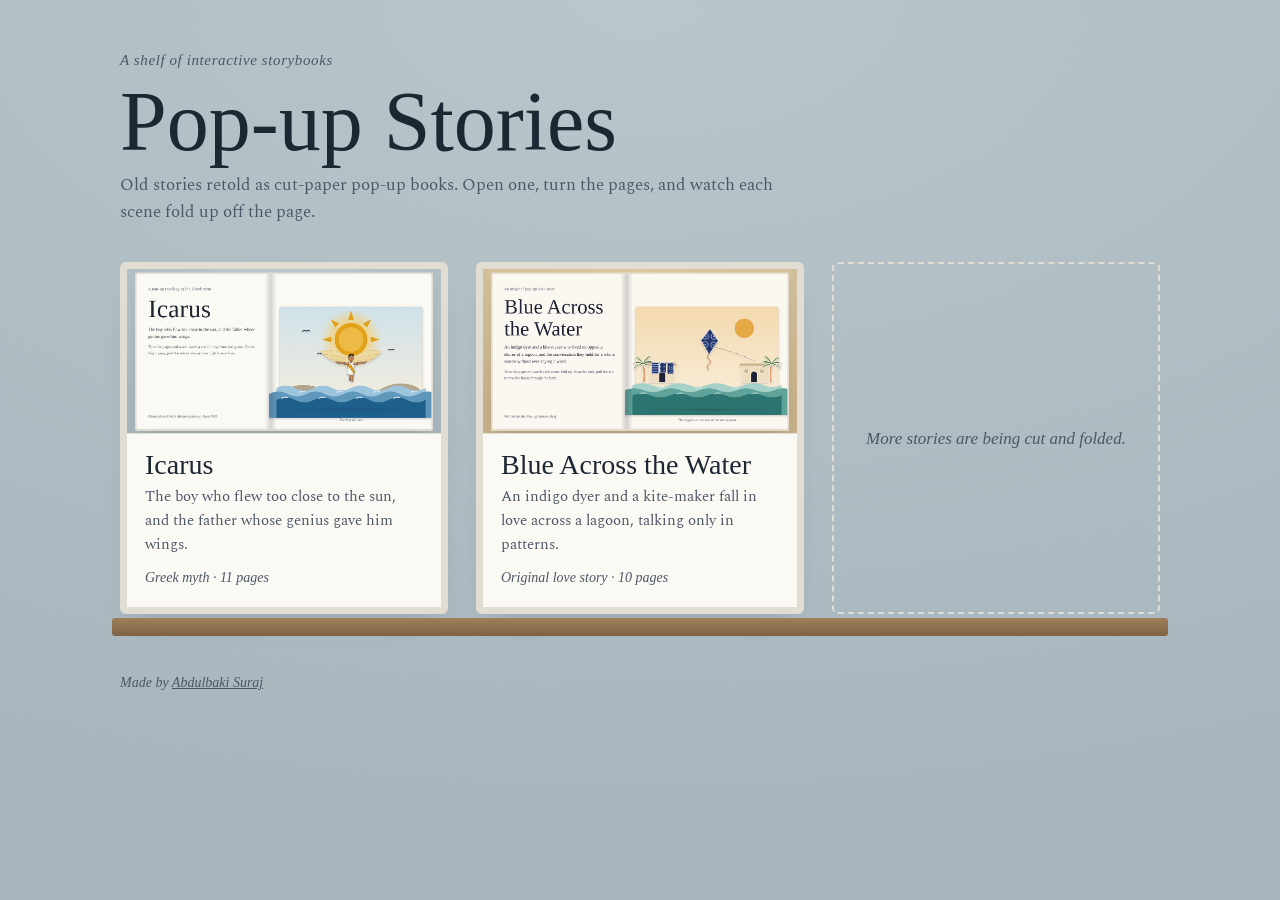
==== index.html @ 4369e097 "Add Blue Across the Water, an original pop-up love story Co-Authored-By: Claude Opus 5.5 <noreply@an" ====
<!doctype html>
<html lang="en">
<head>
<meta charset="utf-8">
<meta name="viewport" content="width=device-width, initial-scale=1, viewport-fit=cover">
<title>Pop-up Stories · A Shelf of Interactive Storybooks</title>
<meta name="description" content="A shelf of interactive pop-up storybooks. Turn the pages and watch each cut-paper scene fold up off the page.">
<meta name="author" content="Abdulbaki Suraj">
<meta name="theme-color" content="#b9c6cc" media="(prefers-color-scheme: light)">
<meta name="theme-color" content="#0e141c" media="(prefers-color-scheme: dark)">
<meta name="color-scheme" content="light dark">
<link rel="canonical" href="https://codelikesuraj.github.io/pop-up-story/">
<link rel="icon" href="data:image/svg+xml,%3Csvg xmlns='http://www.w3.org/2000/svg' viewBox='0 0 64 64'%3E%3Cpath d='M6 50 32 40 58 50 32 58z' fill='%23d8cfbd'/%3E%3Cpath d='M32 40 18 18 32 10 46 18z' fill='%23e3a019'/%3E%3Cpath d='M6 50 32 40v18z' fill='%23b3a68c'/%3E%3C/svg%3E">

<meta property="og:type" content="website">
<meta property="og:site_name" content="Pop-up Stories">
<meta property="og:title" content="Pop-up Stories · A Shelf of Interactive Storybooks">
<meta property="og:description" content="Interactive pop-up storybooks you can page through in the browser.">
<meta property="og:url" content="https://codelikesuraj.github.io/pop-up-story/">
<meta property="og:image" content="https://codelikesuraj.github.io/pop-up-story/icarus/og-image.png">
<meta property="og:image:width" content="1200">
<meta property="og:image:height" content="630">
<meta name="twitter:card" content="summary_large_image">
<meta name="twitter:title" content="Pop-up Stories">
<meta name="twitter:description" content="Interactive pop-up storybooks you can page through in the browser.">
<meta name="twitter:image" content="https://codelikesuraj.github.io/pop-up-story/icarus/og-image.png">

<link rel="preconnect" href="https://fonts.googleapis.com">
<link rel="preconnect" href="https://fonts.gstatic.com" crossorigin>
<link rel="stylesheet" href="https://fonts.googleapis.com/css2?family=IM+Fell+English+SC&family=IM+Fell+English:ital@0;1&family=Spectral:wght@400;500&display=swap">
<style>
/* Layout: a single bookshelf; each story is a cover card resting on a plank. */
:root{
  --desk:#b9c6cc; --desk-2:#a7b6bd;
  --paper:#fbf9f4; --paper-edge:#e2ddd2; --shade:rgba(29,38,51,.18);
  --ink:#1d2633; --ink-soft:#4b5666;
  --plank:#a0805a; --plank-2:#7d6143; --sun:#e3a019;
  --display:"IM Fell English SC","Iowan Old Style",Georgia,serif;
  --fell:"IM Fell English","Iowan Old Style",Georgia,serif;
  --body:"Spectral",Georgia,"Times New Roman",serif;
}
@media (prefers-color-scheme: dark){:root:not([data-theme="light"]){
  --desk:#0e141c; --desk-2:#141c27; --paper:#1f2834; --paper-edge:#2c3746; --shade:rgba(0,0,0,.45);
  --ink:#ece6d8; --ink-soft:#b3ad9f; --plank:#5d4a36; --plank-2:#3f3225; --sun:#f0b53c; color-scheme:dark}}
:root[data-theme="dark"]{
  --desk:#0e141c; --desk-2:#141c27; --paper:#1f2834; --paper-edge:#2c3746; --shade:rgba(0,0,0,.45);
  --ink:#ece6d8; --ink-soft:#b3ad9f; --plank:#5d4a36; --plank-2:#3f3225; --sun:#f0b53c; color-scheme:dark}
*,*::before,*::after{box-sizing:border-box}
html,body{min-height:100%}
body{margin:0;background:radial-gradient(120% 90% at 50% 0%,var(--desk),var(--desk-2));background-color:var(--desk);color:var(--ink);font-family:var(--body);font-size:17px;line-height:1.6;padding-inline:16px;padding-block:48px 56px}
.wrap{max-width:1040px;margin:0 auto;display:flex;flex-direction:column;gap:36px}
header{display:flex;flex-direction:column;gap:8px;max-width:40em}
.eyebrow{font-family:var(--fell);font-style:italic;color:var(--ink-soft);font-size:15px;letter-spacing:.04em}
h1{font-family:var(--display);font-weight:400;font-size:clamp(46px,8vw,84px);line-height:1;margin:0;text-wrap:balance}
header p{margin:0;color:var(--ink-soft)}
.shelf{position:relative;display:grid;grid-template-columns:repeat(auto-fill,minmax(260px,1fr));gap:28px;padding-bottom:22px}
.shelf::after{content:"";position:absolute;left:-8px;right:-8px;bottom:0;height:18px;border-radius:3px;background:linear-gradient(var(--plank),var(--plank-2));box-shadow:0 14px 20px -10px var(--shade)}
.story{display:flex;flex-direction:column;background:var(--paper);border:7px solid var(--paper-edge);border-radius:6px;color:inherit;text-decoration:none;box-shadow:0 18px 30px -18px var(--shade);transition:transform .25s ease,box-shadow .25s ease;min-width:0}
.story:hover{transform:translateY(-6px) rotate(-.6deg);box-shadow:0 28px 34px -18px var(--shade)}
.story:focus-visible{outline:3px solid var(--sun);outline-offset:4px}
.story img{display:block;width:100%;height:auto;aspect-ratio:1200/630;object-fit:cover;object-position:center;border-bottom:1px solid var(--paper-edge)}
.story .body{padding:16px 18px 18px;display:flex;flex-direction:column;gap:4px}
.story h2{font-family:var(--display);font-weight:400;font-size:28px;line-height:1.1;margin:0}
.story p{margin:0;font-size:15px;color:var(--ink-soft)}
.story .meta{font-family:var(--fell);font-style:italic;font-size:14px;color:var(--ink-soft);margin-top:6px}
.soon{display:flex;align-items:center;justify-content:center;text-align:center;border:2px dashed var(--paper-edge);border-radius:6px;padding:28px;font-family:var(--fell);font-style:italic;color:var(--ink-soft);min-height:200px}
footer{font-family:var(--fell);font-style:italic;color:var(--ink-soft);font-size:14px}
footer a{color:inherit}
@media (prefers-reduced-motion:reduce){.story{transition:none}.story:hover{transform:none}}
</style>
</head>
<body>
<div class="wrap">
 <header>
  <div class="eyebrow">A shelf of interactive storybooks</div>
  <h1>Pop-up Stories</h1>
  <p>Old stories retold as cut-paper pop-up books. Open one, turn the pages, and watch each scene fold up off the page.</p>
 </header>

 <section class="shelf" aria-label="Stories">
  <!-- To add a story: create a folder (e.g. /story-b/ with index.html and og-image.png), then copy this <a> block. -->
  <a class="story" href="icarus/">
   <img src="icarus/og-image.png" alt="Cut-paper Icarus with feathered wings beneath a golden sun" width="1200" height="630" loading="lazy">
   <div class="body">
    <h2>Icarus</h2>
    <p>The boy who flew too close to the sun, and the father whose genius gave him wings.</p>
    <div class="meta">Greek myth · 11 pages</div>
   </div>
  </a>

  <a class="story" href="blue-across-the-water/">
   <img src="blue-across-the-water/og-image.png" alt="A patterned indigo kite over a lagoon between two rooftops hung with blue cloth" width="1200" height="630" loading="lazy">
   <div class="body">
    <h2>Blue Across the Water</h2>
    <p>An indigo dyer and a kite-maker fall in love across a lagoon, talking only in patterns.</p>
    <div class="meta">Original love story · 10 pages</div>
   </div>
  </a>

  <div class="soon">More stories are being cut and folded.</div>
 </section>

 <footer>Made by <a href="https://abdulbakisuraj.com">Abdulbaki Suraj</a></footer>
</div>
</body>
</html>
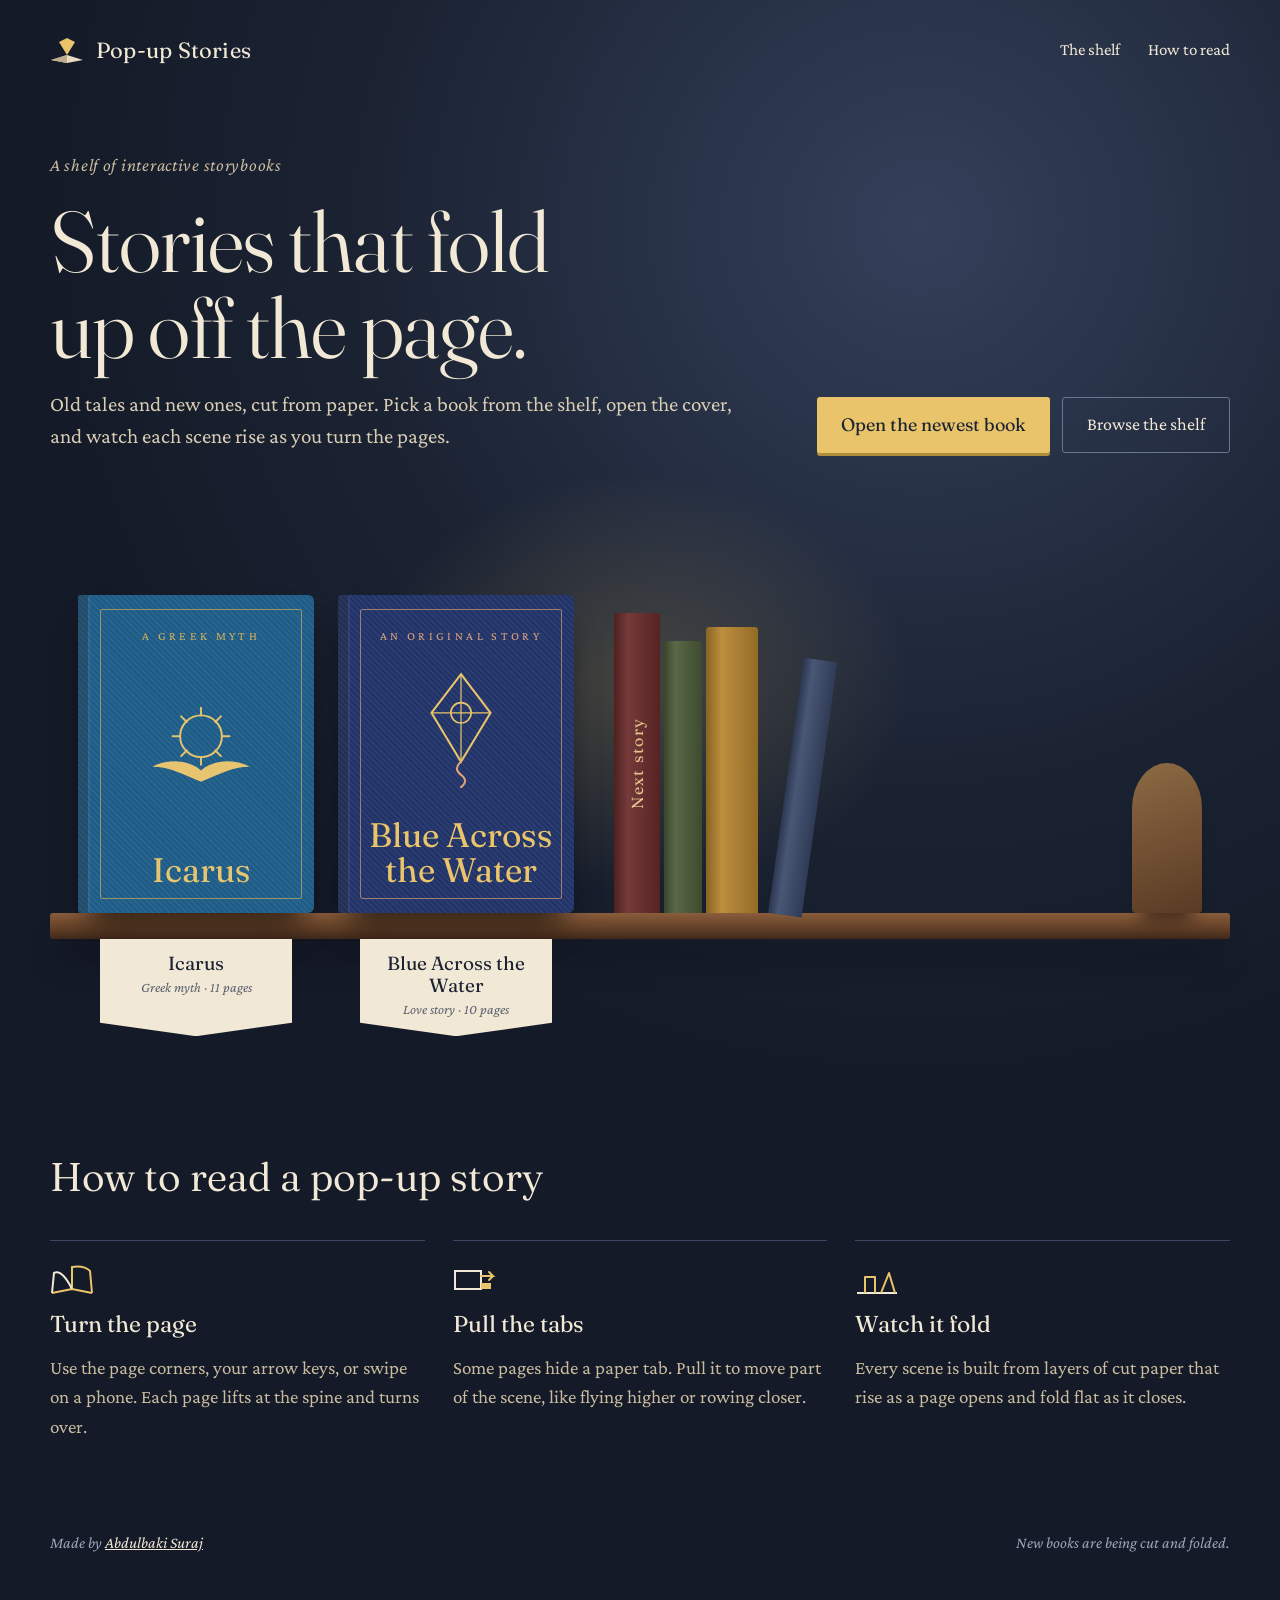
==== commit ad650728: "Redesign: night-library shelf and hardback book frame with paper pop-ups Shared assets/book.css and " ====
--- a/index.html
+++ b/index.html
@@ -4,103 +4,220 @@
 <meta charset="utf-8">
 <meta name="viewport" content="width=device-width, initial-scale=1, viewport-fit=cover">
 <title>Pop-up Stories · A Shelf of Interactive Storybooks</title>
-<meta name="description" content="A shelf of interactive pop-up storybooks. Turn the pages and watch each cut-paper scene fold up off the page.">
+<meta name="description" content="A shelf of interactive pop-up storybooks. Pick a book, open the cover, and watch each cut-paper scene fold up off the page.">
 <meta name="author" content="Abdulbaki Suraj">
-<meta name="theme-color" content="#b9c6cc" media="(prefers-color-scheme: light)">
-<meta name="theme-color" content="#0e141c" media="(prefers-color-scheme: dark)">
-<meta name="color-scheme" content="light dark">
+<meta name="theme-color" content="#1b2333">
+<meta name="color-scheme" content="dark">
 <link rel="canonical" href="https://codelikesuraj.github.io/pop-up-story/">
-<link rel="icon" href="data:image/svg+xml,%3Csvg xmlns='http://www.w3.org/2000/svg' viewBox='0 0 64 64'%3E%3Cpath d='M6 50 32 40 58 50 32 58z' fill='%23d8cfbd'/%3E%3Cpath d='M32 40 18 18 32 10 46 18z' fill='%23e3a019'/%3E%3Cpath d='M6 50 32 40v18z' fill='%23b3a68c'/%3E%3C/svg%3E">
+<link rel="icon" href="data:image/svg+xml,%3Csvg xmlns='http://www.w3.org/2000/svg' viewBox='0 0 64 64'%3E%3Cpath d='M6 50 32 40 58 50 32 58z' fill='%23e9dcc2'/%3E%3Cpath d='M32 40 18 18 32 10 46 18z' fill='%23e9c46a'/%3E%3Cpath d='M6 50 32 40v18z' fill='%23bfae8e'/%3E%3C/svg%3E">
 
 <meta property="og:type" content="website">
 <meta property="og:site_name" content="Pop-up Stories">
 <meta property="og:title" content="Pop-up Stories · A Shelf of Interactive Storybooks">
 <meta property="og:description" content="Interactive pop-up storybooks you can page through in the browser.">
 <meta property="og:url" content="https://codelikesuraj.github.io/pop-up-story/">
-<meta property="og:image" content="https://codelikesuraj.github.io/pop-up-story/icarus/og-image.png">
+<meta property="og:image" content="https://codelikesuraj.github.io/pop-up-story/og-image.png">
 <meta property="og:image:width" content="1200">
 <meta property="og:image:height" content="630">
+<meta property="og:image:alt" content="An open pop-up book with a cut-paper countryside scene folding up from its pages">
 <meta name="twitter:card" content="summary_large_image">
 <meta name="twitter:title" content="Pop-up Stories">
 <meta name="twitter:description" content="Interactive pop-up storybooks you can page through in the browser.">
-<meta name="twitter:image" content="https://codelikesuraj.github.io/pop-up-story/icarus/og-image.png">
+<meta name="twitter:image" content="https://codelikesuraj.github.io/pop-up-story/og-image.png">
+<meta name="twitter:image:alt" content="An open pop-up book with a cut-paper countryside scene folding up from its pages">
 
 <link rel="preconnect" href="https://fonts.googleapis.com">
 <link rel="preconnect" href="https://fonts.gstatic.com" crossorigin>
-<link rel="stylesheet" href="https://fonts.googleapis.com/css2?family=IM+Fell+English+SC&family=IM+Fell+English:ital@0;1&family=Spectral:wght@400;500&display=swap">
+<link rel="stylesheet" href="https://fonts.googleapis.com/css2?family=Fraunces:ital,opsz,wght@0,9..144,300..700;1,9..144,400&family=Crimson+Pro:ital,wght@0,400;0,500;1,400&display=swap">
 <style>
-/* Layout: a single bookshelf; each story is a cover card resting on a plank. */
+/* Layout: a night library. A lamp-lit wall, one walnut shelf of cloth-bound books, paper tags hanging below. One deliberate dark look. */
 :root{
-  --desk:#b9c6cc; --desk-2:#a7b6bd;
-  --paper:#fbf9f4; --paper-edge:#e2ddd2; --shade:rgba(29,38,51,.18);
-  --ink:#1d2633; --ink-soft:#4b5666;
-  --plank:#a0805a; --plank-2:#7d6143; --sun:#e3a019;
-  --display:"IM Fell English SC","Iowan Old Style",Georgia,serif;
-  --fell:"IM Fell English","Iowan Old Style",Georgia,serif;
-  --body:"Spectral",Georgia,"Times New Roman",serif;
+  --wall:#1b2333; --wall-2:#141a27; --wall-lit:#34405a;
+  --paper:#f1e8d6; --paper-2:#d8ccb4; --muted:#c9bba0; --faint:#9aa3b8; --rule:#3c4762;
+  --gold:#e9c46a; --gold-deep:#b08d3a; --walnut:#8a5d3b; --walnut-2:#5a3a24; --walnut-3:#3f281a;
+  --ink:#1b2333;
+  --display:"Fraunces","Iowan Old Style",Georgia,serif;
+  --body:"Crimson Pro",Georgia,"Times New Roman",serif;
+  color-scheme:dark;
 }
-@media (prefers-color-scheme: dark){:root:not([data-theme="light"]){
-  --desk:#0e141c; --desk-2:#141c27; --paper:#1f2834; --paper-edge:#2c3746; --shade:rgba(0,0,0,.45);
-  --ink:#ece6d8; --ink-soft:#b3ad9f; --plank:#5d4a36; --plank-2:#3f3225; --sun:#f0b53c; color-scheme:dark}}
-:root[data-theme="dark"]{
-  --desk:#0e141c; --desk-2:#141c27; --paper:#1f2834; --paper-edge:#2c3746; --shade:rgba(0,0,0,.45);
-  --ink:#ece6d8; --ink-soft:#b3ad9f; --plank:#5d4a36; --plank-2:#3f3225; --sun:#f0b53c; color-scheme:dark}
 *,*::before,*::after{box-sizing:border-box}
 html,body{min-height:100%}
-body{margin:0;background:radial-gradient(120% 90% at 50% 0%,var(--desk),var(--desk-2));background-color:var(--desk);color:var(--ink);font-family:var(--body);font-size:17px;line-height:1.6;padding-inline:16px;padding-block:48px 56px}
-.wrap{max-width:1040px;margin:0 auto;display:flex;flex-direction:column;gap:36px}
-header{display:flex;flex-direction:column;gap:8px;max-width:40em}
-.eyebrow{font-family:var(--fell);font-style:italic;color:var(--ink-soft);font-size:15px;letter-spacing:.04em}
-h1{font-family:var(--display);font-weight:400;font-size:clamp(46px,8vw,84px);line-height:1;margin:0;text-wrap:balance}
-header p{margin:0;color:var(--ink-soft)}
-.shelf{position:relative;display:grid;grid-template-columns:repeat(auto-fill,minmax(260px,1fr));gap:28px;padding-bottom:22px}
-.shelf::after{content:"";position:absolute;left:-8px;right:-8px;bottom:0;height:18px;border-radius:3px;background:linear-gradient(var(--plank),var(--plank-2));box-shadow:0 14px 20px -10px var(--shade)}
-.story{display:flex;flex-direction:column;background:var(--paper);border:7px solid var(--paper-edge);border-radius:6px;color:inherit;text-decoration:none;box-shadow:0 18px 30px -18px var(--shade);transition:transform .25s ease,box-shadow .25s ease;min-width:0}
-.story:hover{transform:translateY(-6px) rotate(-.6deg);box-shadow:0 28px 34px -18px var(--shade)}
-.story:focus-visible{outline:3px solid var(--sun);outline-offset:4px}
-.story img{display:block;width:100%;height:auto;aspect-ratio:1200/630;object-fit:cover;object-position:center;border-bottom:1px solid var(--paper-edge)}
-.story .body{padding:16px 18px 18px;display:flex;flex-direction:column;gap:4px}
-.story h2{font-family:var(--display);font-weight:400;font-size:28px;line-height:1.1;margin:0}
-.story p{margin:0;font-size:15px;color:var(--ink-soft)}
-.story .meta{font-family:var(--fell);font-style:italic;font-size:14px;color:var(--ink-soft);margin-top:6px}
-.soon{display:flex;align-items:center;justify-content:center;text-align:center;border:2px dashed var(--paper-edge);border-radius:6px;padding:28px;font-family:var(--fell);font-style:italic;color:var(--ink-soft);min-height:200px}
-footer{font-family:var(--fell);font-style:italic;color:var(--ink-soft);font-size:14px}
-footer a{color:inherit}
-@media (prefers-reduced-motion:reduce){.story{transition:none}.story:hover{transform:none}}
+body{margin:0;background:radial-gradient(70% 55% at 72% 14%,var(--wall-lit) 0%,var(--wall) 62%,var(--wall-2) 100%);background-color:var(--wall);
+  color:var(--paper);font-family:var(--body);font-size:19px;line-height:1.55;padding-inline:20px}
+a{color:var(--paper)} a:hover{color:var(--gold)}
+a:focus-visible,button:focus-visible{outline:2px solid var(--gold);outline-offset:4px}
+.wrap{max-width:1180px;margin:0 auto}
+
+header{display:flex;flex-wrap:wrap;align-items:center;justify-content:space-between;gap:12px 28px;padding-block:28px 0}
+.mark{display:flex;align-items:center;gap:12px;text-decoration:none;font-family:var(--display);font-size:22px;letter-spacing:.01em;min-height:44px}
+nav{display:flex;flex-wrap:wrap;gap:6px 28px;font-size:17px}
+nav a{text-decoration:none;min-height:44px;display:flex;align-items:center}
+
+.hero{display:flex;flex-wrap:wrap;align-items:flex-end;justify-content:space-between;gap:28px;padding-block:80px 30px}
+.hero-copy{flex:1 1 560px;min-width:0;display:flex;flex-direction:column;gap:18px}
+.eyebrow{font-style:italic;color:var(--muted);font-size:18px;letter-spacing:.04em}
+h1{margin:0;font-family:var(--display);font-weight:340;font-size:clamp(46px,7.4vw,86px);line-height:1;letter-spacing:-.01em;max-width:12ch;text-wrap:balance}
+.lede{margin:0;max-width:34em;color:var(--paper-2);font-size:21px}
+.ctas{display:flex;flex-wrap:wrap;gap:12px}
+.btn{text-decoration:none;font-size:18px;padding:13px 24px;border-radius:3px;min-height:44px;display:inline-flex;align-items:center;justify-content:center}
+.btn.primary{background:var(--gold);color:var(--ink);font-family:var(--display);box-shadow:0 3px 0 var(--gold-deep)}
+.btn.primary:hover{color:var(--ink);transform:translateY(-1px)}
+.btn.ghost{border:1px solid #6b7690}
+
+/* the shelf */
+.shelf{position:relative;padding-top:70px}
+.lamp{position:absolute;left:50%;transform:translateX(-50%);top:-10px;width:min(540px,100%);height:420px;background:radial-gradient(closest-side,rgba(233,196,106,.2),rgba(233,196,106,0));pointer-events:none}
+.row{position:relative;display:flex;align-items:flex-end;gap:24px;padding:0 28px;min-height:360px}
+.book{display:block;text-decoration:none;color:inherit;flex:0 0 auto}
+.cover{width:236px;height:318px;position:relative;border-radius:3px 6px 6px 3px;display:flex;flex-direction:column;align-items:center;justify-content:space-between;
+  padding:32px 20px 24px 30px;text-align:center;color:var(--foil);
+  background-color:var(--cloth);background-image:repeating-linear-gradient(45deg,rgba(255,255,255,.035) 0 2px,rgba(0,0,0,.045) 2px 4px);
+  box-shadow:inset 10px 0 0 rgba(0,0,0,.24),inset 12px 0 0 rgba(255,255,255,.06),0 22px 28px -12px rgba(0,0,0,.7);
+  transition:transform .3s cubic-bezier(.2,1.2,.4,1),box-shadow .3s ease}
+.cover::before{content:"";position:absolute;inset:14px 12px 14px 22px;border:1px solid color-mix(in srgb,var(--foil-2) 65%,transparent);border-radius:2px;pointer-events:none}
+.cover .kind{font-size:12px;letter-spacing:.28em;text-transform:uppercase;color:var(--foil-2)}
+.cover svg{width:112px;height:auto}
+.cover .name{font-family:var(--display);font-size:34px;line-height:1.05;color:var(--foil);text-wrap:balance}
+.book .peek{position:absolute;z-index:2;top:-66px;left:50%;transform:translate(-50%,8px);opacity:0;background:var(--paper);color:var(--ink);font-size:15px;
+  padding:6px 14px;border-radius:999px;white-space:nowrap;box-shadow:0 6px 14px rgba(0,0,0,.35);transition:opacity .2s ease,transform .2s ease;pointer-events:none}
+.book:hover .cover,.book:focus-visible .cover{transform:translateY(-22px) rotate(-2.5deg);box-shadow:inset 10px 0 0 rgba(0,0,0,.25),inset 12px 0 0 rgba(255,255,255,.06),0 40px 36px -14px rgba(0,0,0,.75)}
+.book:hover .peek,.book:focus-visible .peek{opacity:1;transform:translate(-50%,0)}
+.book:focus-visible{outline:none}
+.book:focus-visible .cover{outline:2px solid var(--gold);outline-offset:6px}
+.spines{display:flex;align-items:flex-end;gap:4px;margin-left:16px}
+.spine{border-radius:3px 3px 0 0;background-image:linear-gradient(90deg,rgba(0,0,0,.26),rgba(255,255,255,.07) 30%,rgba(0,0,0,.2))}
+.spine.next{width:46px;height:300px;background-color:#6b2b2b;display:flex;align-items:center;justify-content:center}
+.spine.next span{writing-mode:vertical-rl;transform:rotate(180deg);font-family:var(--display);color:#e2c48c;font-size:16px;letter-spacing:.1em}
+.bookend{margin-left:auto;width:70px;height:150px;background:linear-gradient(160deg,#8c6a44,var(--walnut-2));border-radius:50% 50% 4px 4px/30% 30% 4px 4px;box-shadow:0 16px 18px -10px rgba(0,0,0,.6)}
+.plank{height:26px;border-radius:3px;background:linear-gradient(var(--walnut),var(--walnut-2) 70%,var(--walnut-3));box-shadow:0 26px 30px -10px rgba(0,0,0,.65)}
+.tags{display:flex;gap:24px;padding:0 28px}
+.tagwrap{width:236px;display:flex;justify-content:center;flex:0 0 auto}
+.tag{background:var(--paper);color:var(--ink);padding:14px 14px 16px;width:192px;text-align:center;clip-path:polygon(0 0,100% 0,100% 86%,50% 100%,0 86%);display:flex;flex-direction:column;gap:2px}
+.tag b{font-family:var(--display);font-weight:400;font-size:19px;line-height:1.15}
+.tag span{font-size:14px;color:#5a5f6e;font-style:italic}
+
+/* how to read */
+.how{padding-block:110px 30px;display:flex;flex-direction:column;gap:32px}
+h2{margin:0;font-family:var(--display);font-weight:360;font-size:clamp(30px,4vw,40px);text-wrap:balance}
+.steps{display:grid;grid-template-columns:repeat(3,minmax(0,1fr));gap:28px}
+.step{display:flex;flex-direction:column;gap:10px;border-top:1px solid var(--rule);padding-top:22px}
+.step h3{margin:0;font-family:var(--display);font-weight:400;font-size:23px}
+.step p{margin:0;color:var(--muted)}
+footer{display:flex;flex-wrap:wrap;justify-content:space-between;gap:12px;padding-block:60px 48px;color:var(--faint);font-size:16px;font-style:italic}
+
+@media (max-width:1000px){.spine.more,.bookend{display:none}}
+@media (max-width:720px){
+  body{font-size:18px}
+  .hero{padding-block:44px 20px}
+  .lede{font-size:19px}
+  .ctas{flex-direction:column;align-items:stretch;width:100%}
+  .shelf{padding-top:56px}
+  .row,.tags{gap:14px;padding:0 6px}
+  .row{min-height:0}
+  .cover{width:140px;height:190px;padding:18px 10px 14px 16px}
+  .cover::before{inset:9px 8px 9px 14px}
+  .cover .kind{display:none}
+  .cover svg{width:66px}
+  .cover .name{font-size:20px}
+  .tagwrap{width:140px}
+  .tag{width:128px;padding:10px 8px 13px}
+  .tag b{font-size:16px}
+  .tag span{font-size:13px}
+  .spines{margin-left:0}
+  .spine.next{width:16px;height:186px}
+  .spine.next span,.spine.more,.bookend{display:none}
+  .book .peek{display:none}
+  .steps{grid-template-columns:1fr}
+}
+@media (max-width:380px){.spines{display:none}}
+@media (prefers-reduced-motion:reduce){.cover,.book .peek{transition:none}}
 </style>
 </head>
 <body>
 <div class="wrap">
  <header>
-  <div class="eyebrow">A shelf of interactive storybooks</div>
-  <h1>Pop-up Stories</h1>
-  <p>Old stories retold as cut-paper pop-up books. Open one, turn the pages, and watch each scene fold up off the page.</p>
+  <a class="mark" href="./">
+   <svg width="34" height="28" viewBox="0 0 34 28" aria-hidden="true"><path d="M1 24 L17 19 L33 24 L17 27z" fill="#e9dcc2"/><path d="M17 19 L9 6 L17 2 L25 6z" fill="#e9c46a"/><path d="M1 24 L17 19 V27z" fill="#bfae8e"/></svg>
+   Pop-up Stories
+  </a>
+  <nav aria-label="Main">
+   <a href="#shelf">The shelf</a>
+   <a href="#how">How to read</a>
+  </nav>
  </header>
 
- <section class="shelf" aria-label="Stories">
-  <!-- To add a story: create a folder (e.g. /story-b/ with index.html and og-image.png), then copy this <a> block. -->
-  <a class="story" href="icarus/">
-   <img src="icarus/og-image.png" alt="Cut-paper Icarus with feathered wings beneath a golden sun" width="1200" height="630" loading="lazy">
-   <div class="body">
-    <h2>Icarus</h2>
-    <p>The boy who flew too close to the sun, and the father whose genius gave him wings.</p>
-    <div class="meta">Greek myth · 11 pages</div>
-   </div>
-  </a>
-
-  <a class="story" href="blue-across-the-water/">
-   <img src="blue-across-the-water/og-image.png" alt="A patterned indigo kite over a lagoon between two rooftops hung with blue cloth" width="1200" height="630" loading="lazy">
-   <div class="body">
-    <h2>Blue Across the Water</h2>
-    <p>An indigo dyer and a kite-maker fall in love across a lagoon, talking only in patterns.</p>
-    <div class="meta">Original love story · 10 pages</div>
-   </div>
-  </a>
-
-  <div class="soon">More stories are being cut and folded.</div>
+ <section class="hero">
+  <div class="hero-copy">
+   <div class="eyebrow">A shelf of interactive storybooks</div>
+   <h1>Stories that fold up off the page.</h1>
+   <p class="lede">Old tales and new ones, cut from paper. Pick a book from the shelf, open the cover, and watch each scene rise as you turn the pages.</p>
+  </div>
+  <div class="ctas">
+   <a class="btn primary" href="blue-across-the-water/">Open the newest book</a>
+   <a class="btn ghost" href="#shelf">Browse the shelf</a>
+  </div>
  </section>
 
- <footer>Made by <a href="https://abdulbakisuraj.com">Abdulbaki Suraj</a></footer>
+ <section class="shelf" id="shelf" aria-label="The shelf">
+  <div class="lamp" aria-hidden="true"></div>
+  <!-- To add a story: copy a .book link and its .tagwrap, set its cloth colours and emblem. -->
+  <div class="row">
+   <a class="book" href="icarus/" aria-label="Open Icarus, a Greek myth, 11 pages" style="position:relative;--cloth:#1f5f8b;--foil:#e7c46f;--foil-2:#d9b25a">
+    <span class="peek">Open the book ›</span>
+    <div class="cover">
+     <span class="kind">A Greek myth</span>
+     <svg viewBox="0 0 118 96" aria-hidden="true"><circle cx="59" cy="34" r="22" fill="none" stroke="currentColor" stroke-width="2"/><path d="M59 4v8M59 56v8M29 34h8M81 34h8M38 13l6 6M80 13l-6 6M38 55l6-6M80 55l-6-6" stroke="currentColor" stroke-width="2" stroke-linecap="round"/><path d="M59 70 C46 58 22 58 8 66 C24 66 36 72 59 82 C82 72 94 66 110 66 C96 58 72 58 59 70z" fill="currentColor"/></svg>
+     <span class="name">Icarus</span>
+    </div>
+   </a>
+   <a class="book" href="blue-across-the-water/" aria-label="Open Blue Across the Water, an original love story, 10 pages" style="position:relative;--cloth:#23356b;--foil:#e9c46a;--foil-2:#e0a37a">
+    <span class="peek">Open the book ›</span>
+    <div class="cover">
+     <span class="kind">An original story</span>
+     <svg viewBox="0 0 110 124" aria-hidden="true"><path d="M55 6 L84 44 L55 92 L26 44z" fill="none" stroke="currentColor" stroke-width="2"/><path d="M55 6V92M26 44H84" stroke="currentColor" stroke-width="1.2"/><circle cx="55" cy="44" r="10" fill="none" stroke="currentColor" stroke-width="1.6"/><path d="M55 92 q-8 7 0 13 t0 12" fill="none" stroke="var(--foil-2)" stroke-width="2" stroke-linecap="round"/></svg>
+     <span class="name">Blue Across the Water</span>
+    </div>
+   </a>
+   <div class="spines" aria-hidden="true">
+    <div class="spine next"><span>Next story</span></div>
+    <div class="spine more" style="width:38px;height:272px;background-color:#4d5d3a"></div>
+    <div class="spine more" style="width:52px;height:286px;background-color:#b8862f"></div>
+    <div class="spine more" style="width:34px;height:258px;background-color:#3b4a6b;transform:rotate(8deg);transform-origin:bottom left;margin-left:6px"></div>
+   </div>
+   <div class="bookend" aria-hidden="true"></div>
+  </div>
+  <div class="plank" aria-hidden="true"></div>
+  <div class="tags">
+   <div class="tagwrap"><div class="tag"><b>Icarus</b><span>Greek myth · 11 pages</span></div></div>
+   <div class="tagwrap"><div class="tag"><b>Blue Across the Water</b><span>Love story · 10 pages</span></div></div>
+  </div>
+ </section>
+
+ <section class="how" id="how">
+  <h2>How to read a pop-up story</h2>
+  <div class="steps">
+   <div class="step">
+    <svg width="44" height="34" viewBox="0 0 44 34" aria-hidden="true"><path d="M2 30 L22 26 L42 30" fill="none" stroke="#e9c46a" stroke-width="2"/><path d="M22 26 V4 Q34 2 40 8 L42 30" fill="none" stroke="#e9c46a" stroke-width="2"/><path d="M22 26 Q12 6 4 10 L2 30" fill="none" stroke="#f1e8d6" stroke-width="2"/></svg>
+    <h3>Turn the page</h3>
+    <p>Use the page corners, your arrow keys, or swipe on a phone. Each page lifts at the spine and turns over.</p>
+   </div>
+   <div class="step">
+    <svg width="44" height="34" viewBox="0 0 44 34" aria-hidden="true"><rect x="2" y="8" width="26" height="18" fill="none" stroke="#f1e8d6" stroke-width="2"/><path d="M28 13 h12 l-4-4 M40 13 l-4 4" fill="none" stroke="#e9c46a" stroke-width="2" stroke-linecap="round"/><rect x="28" y="20" width="10" height="6" fill="#e9c46a"/></svg>
+    <h3>Pull the tabs</h3>
+    <p>Some pages hide a paper tab. Pull it to move part of the scene, like flying higher or rowing closer.</p>
+   </div>
+   <div class="step">
+    <svg width="44" height="34" viewBox="0 0 44 34" aria-hidden="true"><path d="M2 30 H42" stroke="#f1e8d6" stroke-width="2"/><path d="M10 30 V14 H20 V30 M26 30 L34 10 L40 30" fill="none" stroke="#e9c46a" stroke-width="2" stroke-linejoin="round"/></svg>
+    <h3>Watch it fold</h3>
+    <p>Every scene is built from layers of cut paper that rise as a page opens and fold flat as it closes.</p>
+   </div>
+  </div>
+ </section>
+
+ <footer>
+  <div>Made by <a href="https://abdulbakisuraj.com">Abdulbaki Suraj</a></div>
+  <div>New books are being cut and folded.</div>
+ </footer>
 </div>
 </body>
 </html>
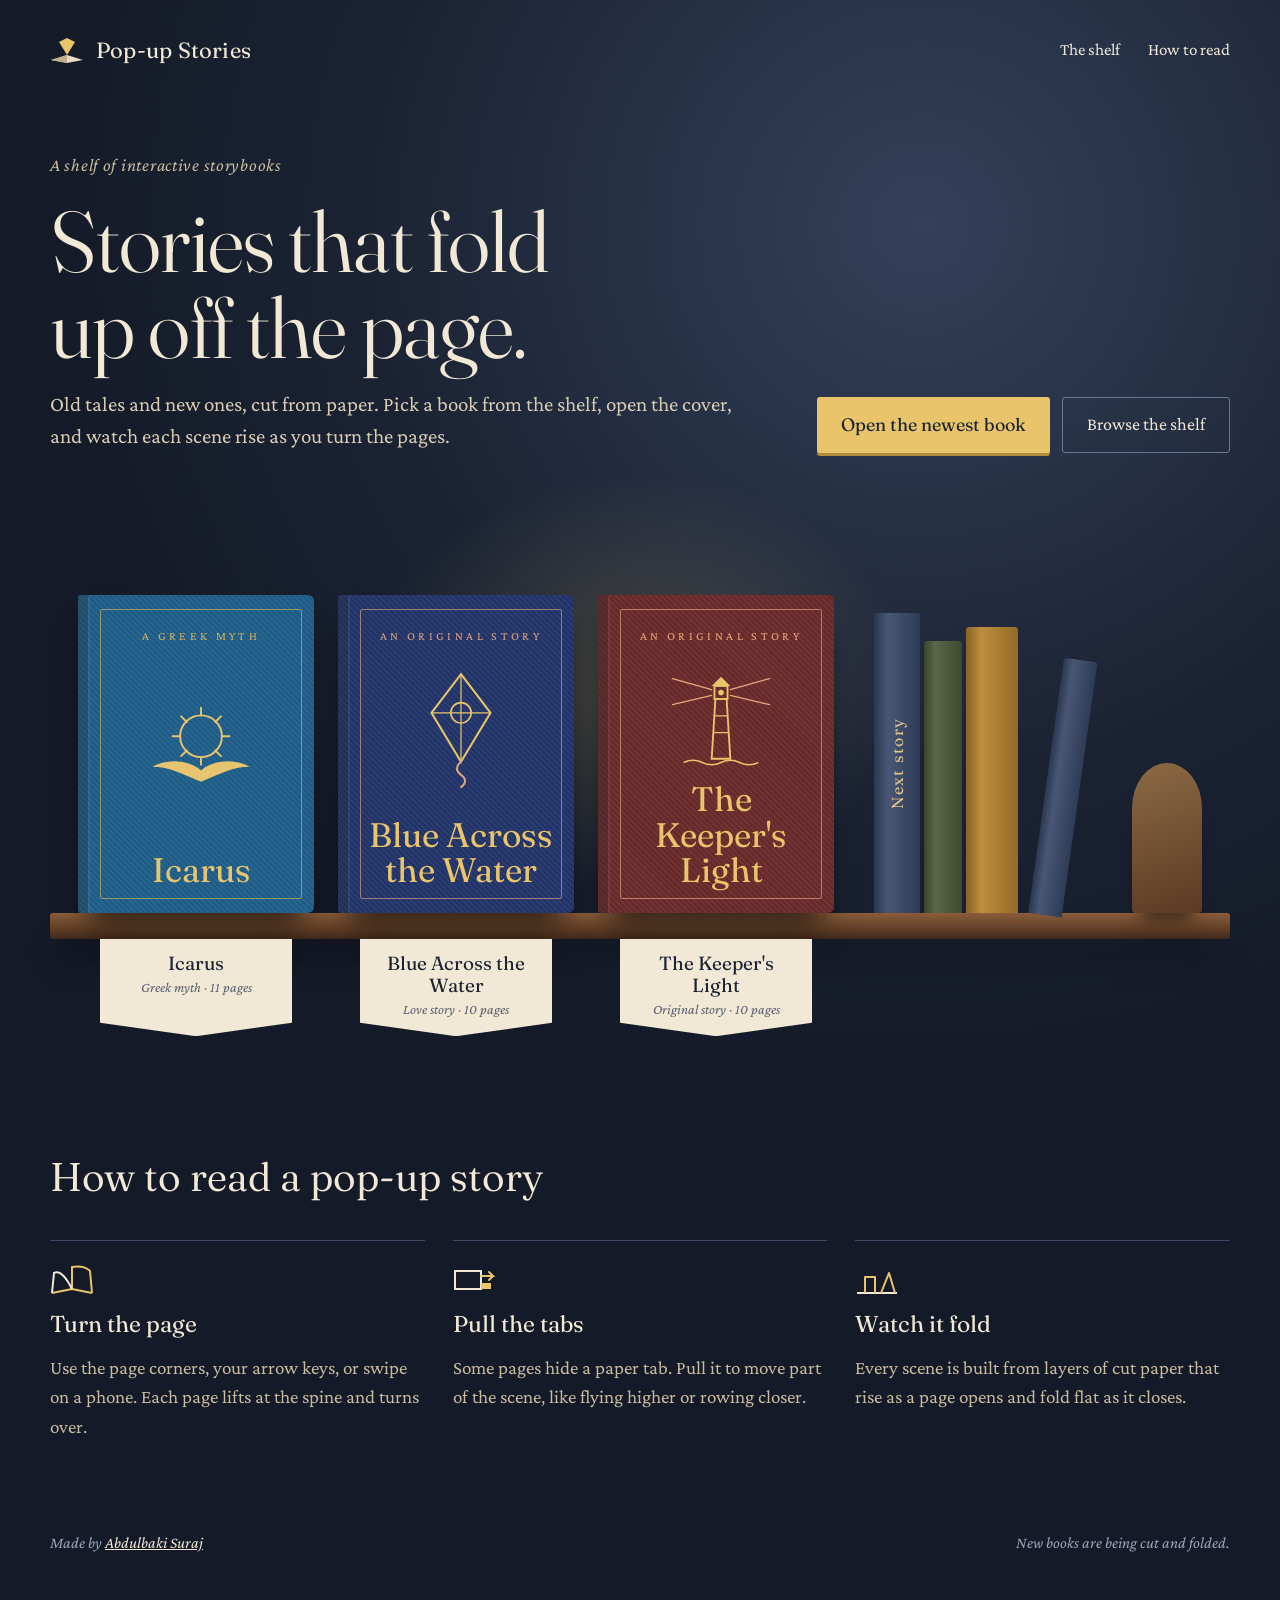
==== commit 76c0c09e: "Add The Keeper's Light, an original pop-up story; fix figures' clothing colour The shared frame's co" ====
--- a/index.html
+++ b/index.html
@@ -105,25 +105,36 @@
 .step p{margin:0;color:var(--muted)}
 footer{display:flex;flex-wrap:wrap;justify-content:space-between;gap:12px;padding-block:60px 48px;color:var(--faint);font-size:16px;font-style:italic}
 
-@media (max-width:1000px){.spine.more,.bookend{display:none}}
+@media (max-width:1180px){.spine.more,.bookend{display:none}}
+@media (max-width:1000px){
+  .spines,.bookend{display:none}
+  .row,.tags{display:grid;grid-template-columns:repeat(3,minmax(0,1fr));gap:20px;padding:0 12px;max-width:780px}
+  .row{min-height:0}
+  .cover{width:100%;height:auto;aspect-ratio:236/318}
+  .cover .name{font-size:clamp(14px,3.4vw,30px)}
+  .tagwrap{width:auto}
+  .tag{width:100%}
+}
 @media (max-width:720px){
   body{font-size:18px}
   .hero{padding-block:44px 20px}
   .lede{font-size:19px}
   .ctas{flex-direction:column;align-items:stretch;width:100%}
   .shelf{padding-top:56px}
-  .row,.tags{gap:14px;padding:0 6px}
+  .row,.tags{display:grid;grid-template-columns:repeat(3,minmax(0,1fr));gap:12px;padding:0 4px}
+  .tagwrap{width:auto!important}
+  .tag{width:100%!important}
   .row{min-height:0}
-  .cover{width:140px;height:190px;padding:18px 10px 14px 16px}
+  .cover{width:100%;height:auto;aspect-ratio:236/318;padding:14px 8px 12px 14px}
   .cover::before{inset:9px 8px 9px 14px}
   .cover .kind{display:none}
-  .cover svg{width:66px}
-  .cover .name{font-size:20px}
+  .cover svg{width:56%}
+  .cover .name{font-size:clamp(14px,4.4vw,19px)}
   .tagwrap{width:140px}
   .tag{width:128px;padding:10px 8px 13px}
-  .tag b{font-size:16px}
+  .tag b{font-size:15px}
   .tag span{font-size:13px}
-  .spines{margin-left:0}
+  .spines{display:none}
   .spine.next{width:16px;height:186px}
   .spine.next span,.spine.more,.bookend{display:none}
   .book .peek{display:none}
@@ -153,7 +164,7 @@
    <p class="lede">Old tales and new ones, cut from paper. Pick a book from the shelf, open the cover, and watch each scene rise as you turn the pages.</p>
   </div>
   <div class="ctas">
-   <a class="btn primary" href="blue-across-the-water/">Open the newest book</a>
+   <a class="btn primary" href="the-keepers-light/">Open the newest book</a>
    <a class="btn ghost" href="#shelf">Browse the shelf</a>
   </div>
  </section>
@@ -178,8 +189,16 @@
      <span class="name">Blue Across the Water</span>
     </div>
    </a>
+   <a class="book" href="the-keepers-light/" aria-label="Open The Keeper's Light, an original story, 10 pages" style="position:relative;--cloth:#6b2b2b;--foil:#e9c46a;--foil-2:#e8a87c">
+    <span class="peek">Open the book ›</span>
+    <div class="cover">
+     <span class="kind">An original story</span>
+     <svg viewBox="0 0 120 120" aria-hidden="true"><path d="M50 108 L54 44 H66 L70 108z" fill="none" stroke="currentColor" stroke-width="2"/><path d="M52 80 H68 M53 62 H67" stroke="currentColor" stroke-width="1.4"/><rect x="53" y="30" width="14" height="14" fill="none" stroke="currentColor" stroke-width="2"/><path d="M50 30 L60 20 L70 30z" fill="currentColor"/><circle cx="60" cy="37" r="3" fill="currentColor"/><path d="M50 34 L8 22 M50 40 L8 50 M70 34 L112 22 M70 40 L112 50" stroke="var(--foil-2)" stroke-width="1.4" stroke-linecap="round"/><path d="M20 112 q10-5 20 0 t20 0 20 0 20 0" fill="none" stroke="currentColor" stroke-width="1.6"/></svg>
+     <span class="name">The Keeper's Light</span>
+    </div>
+   </a>
    <div class="spines" aria-hidden="true">
-    <div class="spine next"><span>Next story</span></div>
+    <div class="spine next" style="background-color:#3b4a6b"><span>Next story</span></div>
     <div class="spine more" style="width:38px;height:272px;background-color:#4d5d3a"></div>
     <div class="spine more" style="width:52px;height:286px;background-color:#b8862f"></div>
     <div class="spine more" style="width:34px;height:258px;background-color:#3b4a6b;transform:rotate(8deg);transform-origin:bottom left;margin-left:6px"></div>
@@ -190,6 +209,7 @@
   <div class="tags">
    <div class="tagwrap"><div class="tag"><b>Icarus</b><span>Greek myth · 11 pages</span></div></div>
    <div class="tagwrap"><div class="tag"><b>Blue Across the Water</b><span>Love story · 10 pages</span></div></div>
+   <div class="tagwrap"><div class="tag"><b>The Keeper's Light</b><span>Original story · 10 pages</span></div></div>
   </div>
  </section>
 
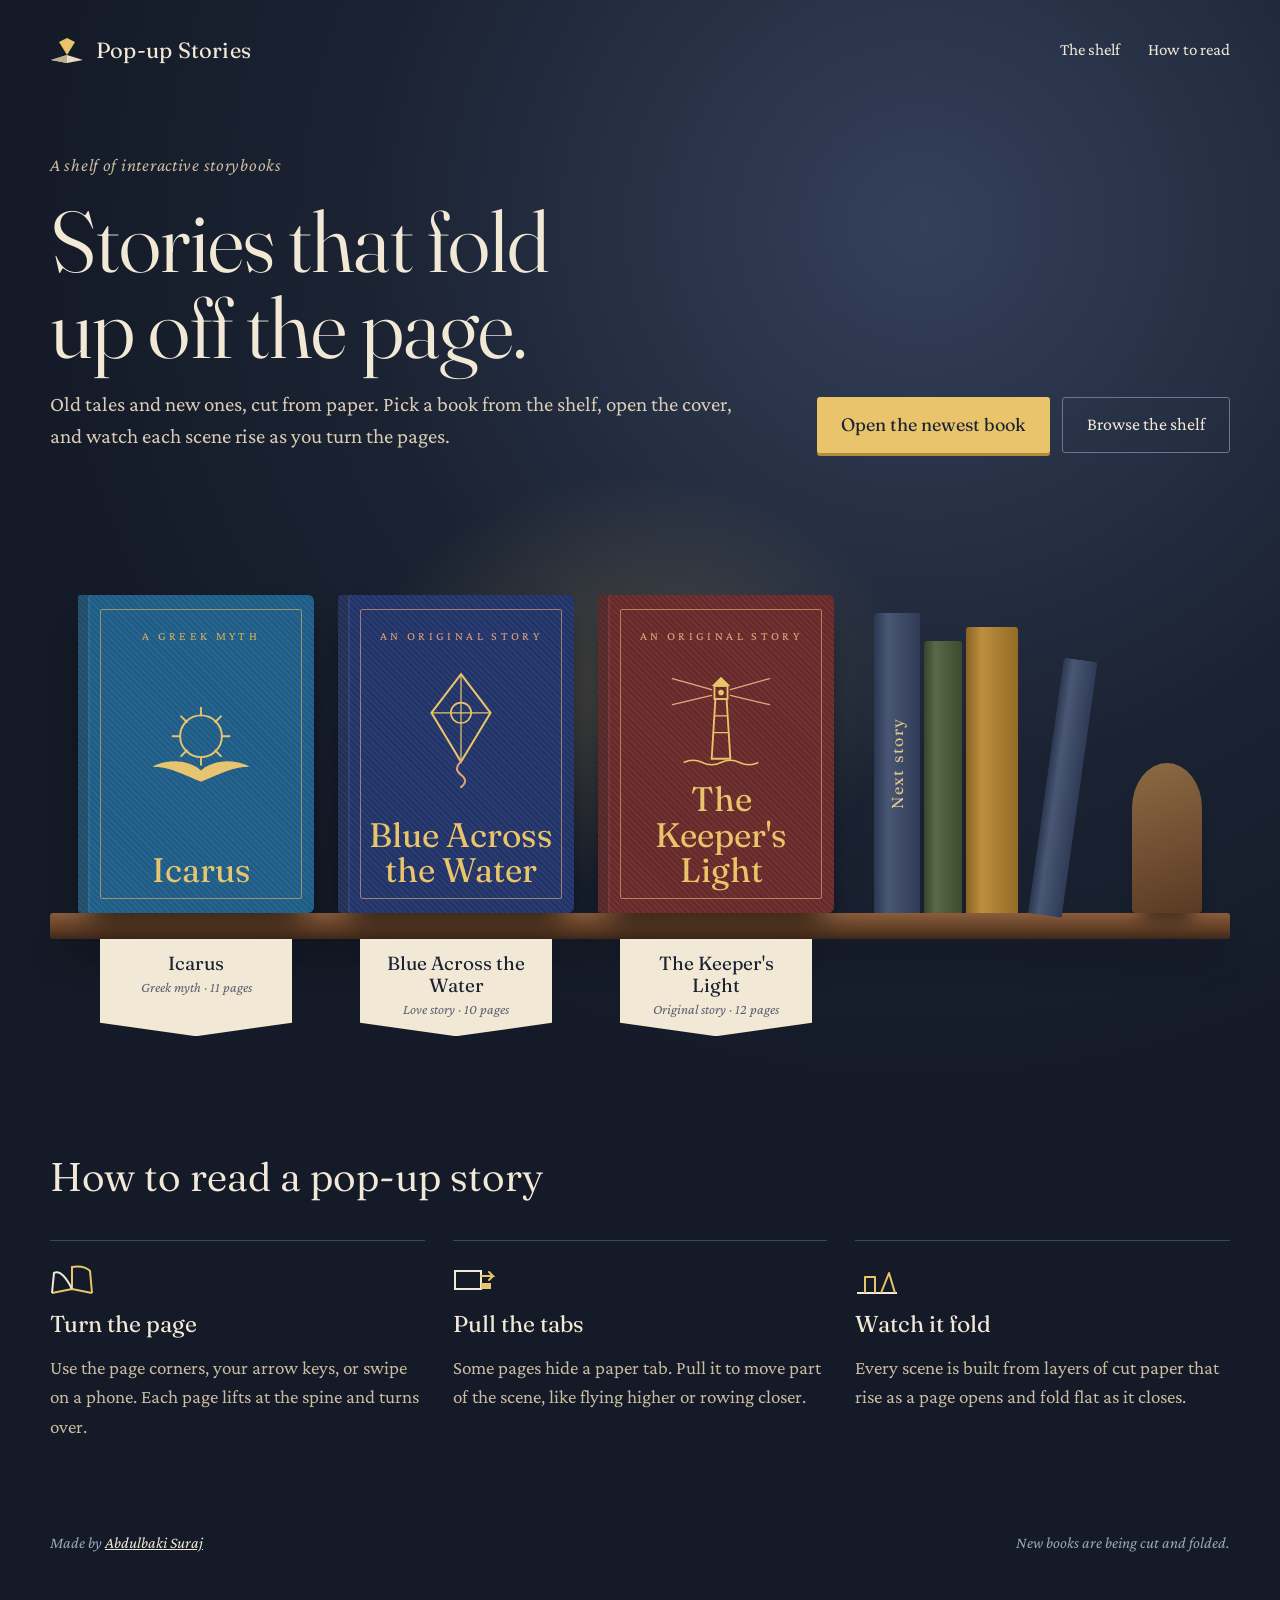
==== commit 455e6916: "The Keeper's Light: a fuller ending, and every scene clipped to its frame Six closing pages instead " ====
--- a/index.html
+++ b/index.html
@@ -189,7 +189,7 @@
      <span class="name">Blue Across the Water</span>
     </div>
    </a>
-   <a class="book" href="the-keepers-light/" aria-label="Open The Keeper's Light, an original story, 10 pages" style="position:relative;--cloth:#6b2b2b;--foil:#e9c46a;--foil-2:#e8a87c">
+   <a class="book" href="the-keepers-light/" aria-label="Open The Keeper's Light, an original story, 12 pages" style="position:relative;--cloth:#6b2b2b;--foil:#e9c46a;--foil-2:#e8a87c">
     <span class="peek">Open the book ›</span>
     <div class="cover">
      <span class="kind">An original story</span>
@@ -209,7 +209,7 @@
   <div class="tags">
    <div class="tagwrap"><div class="tag"><b>Icarus</b><span>Greek myth · 11 pages</span></div></div>
    <div class="tagwrap"><div class="tag"><b>Blue Across the Water</b><span>Love story · 10 pages</span></div></div>
-   <div class="tagwrap"><div class="tag"><b>The Keeper's Light</b><span>Original story · 10 pages</span></div></div>
+   <div class="tagwrap"><div class="tag"><b>The Keeper's Light</b><span>Original story · 12 pages</span></div></div>
   </div>
  </section>
 
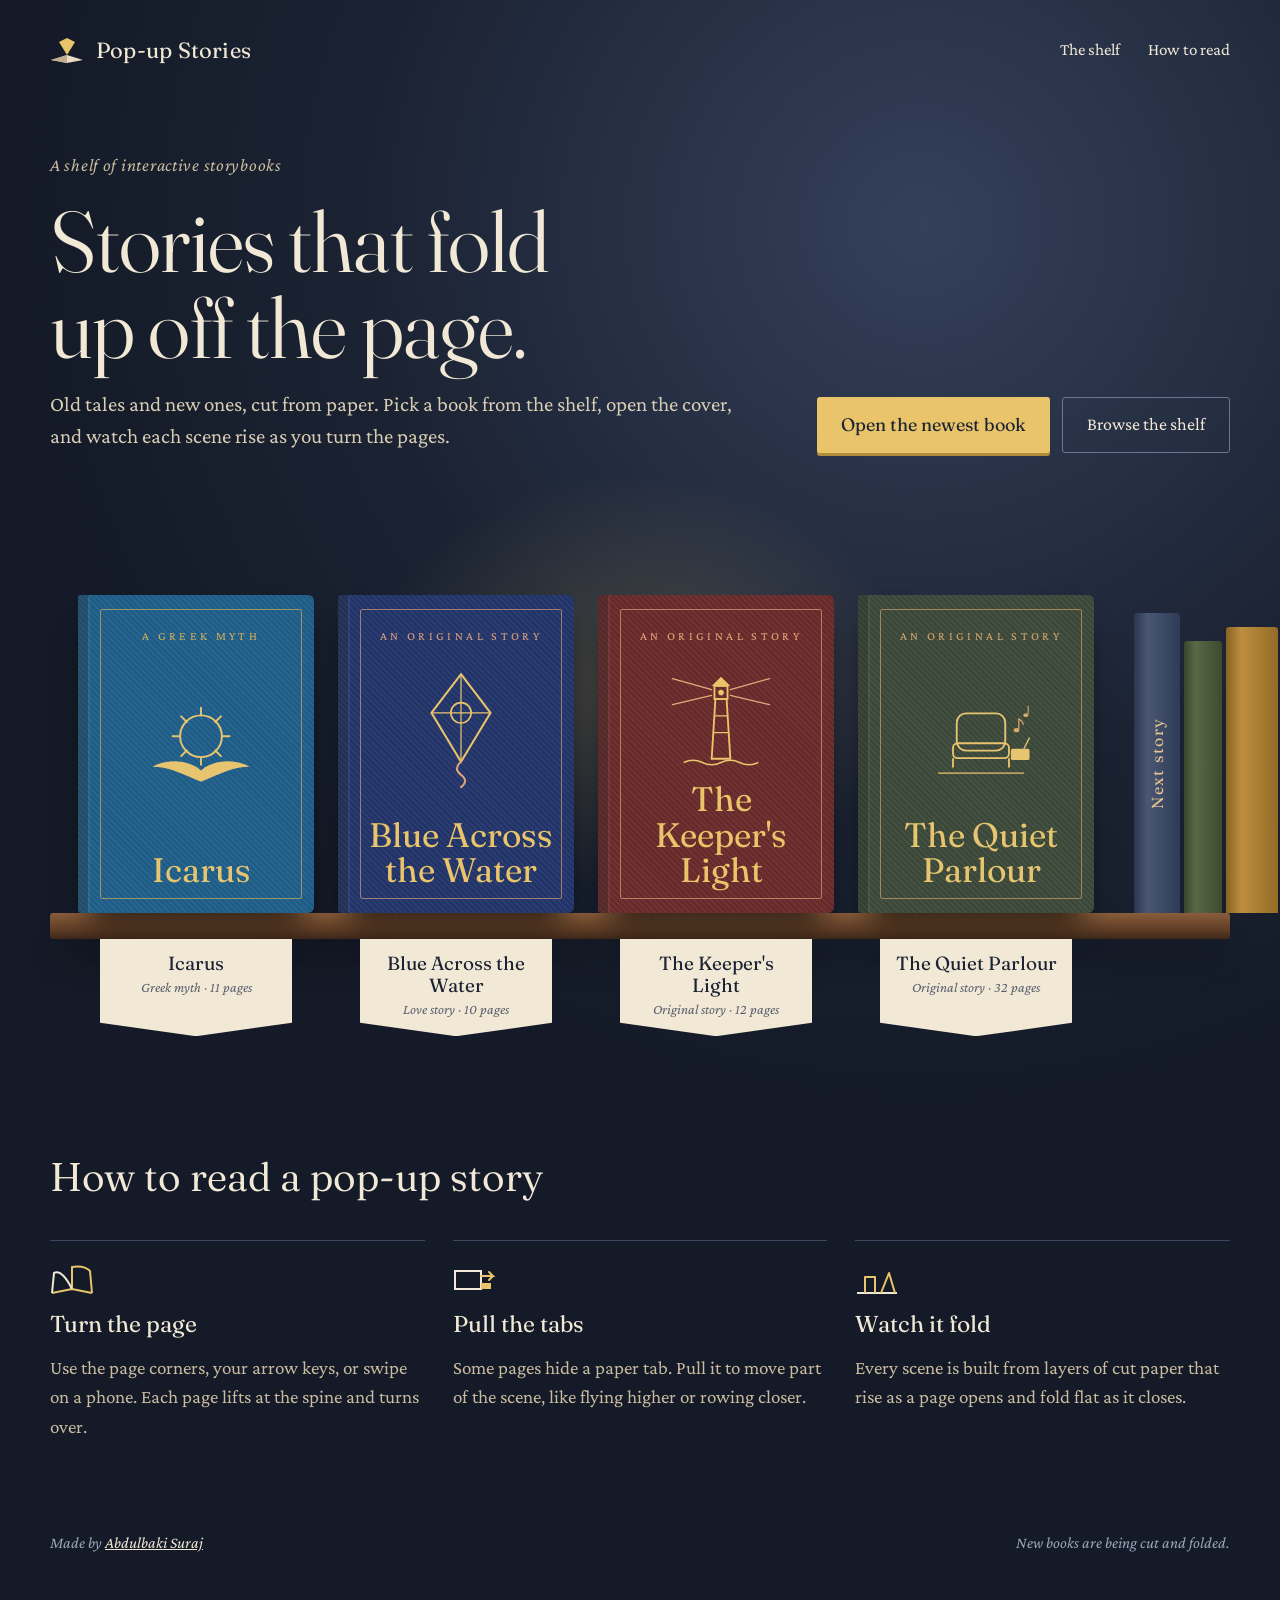
==== commit 1a963b36: "Add The Quiet Parlour Co-Authored-By: Claude Opus 5.5 <noreply@anthropic.com> Claude-Session: https:" ====
--- a/index.html
+++ b/index.html
@@ -164,7 +164,7 @@
    <p class="lede">Old tales and new ones, cut from paper. Pick a book from the shelf, open the cover, and watch each scene rise as you turn the pages.</p>
   </div>
   <div class="ctas">
-   <a class="btn primary" href="the-keepers-light/">Open the newest book</a>
+   <a class="btn primary" href="the-quiet-parlour/">Open the newest book</a>
    <a class="btn ghost" href="#shelf">Browse the shelf</a>
   </div>
  </section>
@@ -197,6 +197,14 @@
      <span class="name">The Keeper's Light</span>
     </div>
    </a>
+   <a class="book" href="the-quiet-parlour/" aria-label="Open The Quiet Parlour, an original story, 32 pages" style="position:relative;--cloth:#3d4a3a;--foil:#e7c46f;--foil-2:#d9a86c">
+    <span class="peek">Open the book ›</span>
+    <div class="cover">
+     <span class="kind">An original story</span>
+     <svg viewBox="0 0 120 120" aria-hidden="true"><rect x="34" y="40" width="52" height="40" rx="10" fill="none" stroke="currentColor" stroke-width="2"/><rect x="30" y="72" width="60" height="16" rx="5" fill="none" stroke="currentColor" stroke-width="2"/><path d="M30 88v10M90 88v10" stroke="currentColor" stroke-width="2"/><rect x="92" y="78" width="20" height="12" rx="2" fill="currentColor"/><path d="M106 78 l6-12" stroke="currentColor" stroke-width="1.4"/><g fill="var(--foil-2)"><ellipse cx="98" cy="58" rx="3" ry="2.2"/><path d="M100.5 57 V46 q4 2 5 6" fill="none" stroke="var(--foil-2)" stroke-width="1.3"/><ellipse cx="108" cy="42" rx="2.6" ry="2"/><path d="M110.5 41 V32" fill="none" stroke="var(--foil-2)" stroke-width="1.2"/></g><path d="M14 104 H106" stroke="currentColor" stroke-width="1.4"/></svg>
+     <span class="name">The Quiet Parlour</span>
+    </div>
+   </a>
    <div class="spines" aria-hidden="true">
     <div class="spine next" style="background-color:#3b4a6b"><span>Next story</span></div>
     <div class="spine more" style="width:38px;height:272px;background-color:#4d5d3a"></div>
@@ -210,6 +218,7 @@
    <div class="tagwrap"><div class="tag"><b>Icarus</b><span>Greek myth · 11 pages</span></div></div>
    <div class="tagwrap"><div class="tag"><b>Blue Across the Water</b><span>Love story · 10 pages</span></div></div>
    <div class="tagwrap"><div class="tag"><b>The Keeper's Light</b><span>Original story · 12 pages</span></div></div>
+   <div class="tagwrap"><div class="tag"><b>The Quiet Parlour</b><span>Original story · 32 pages</span></div></div>
   </div>
  </section>
 
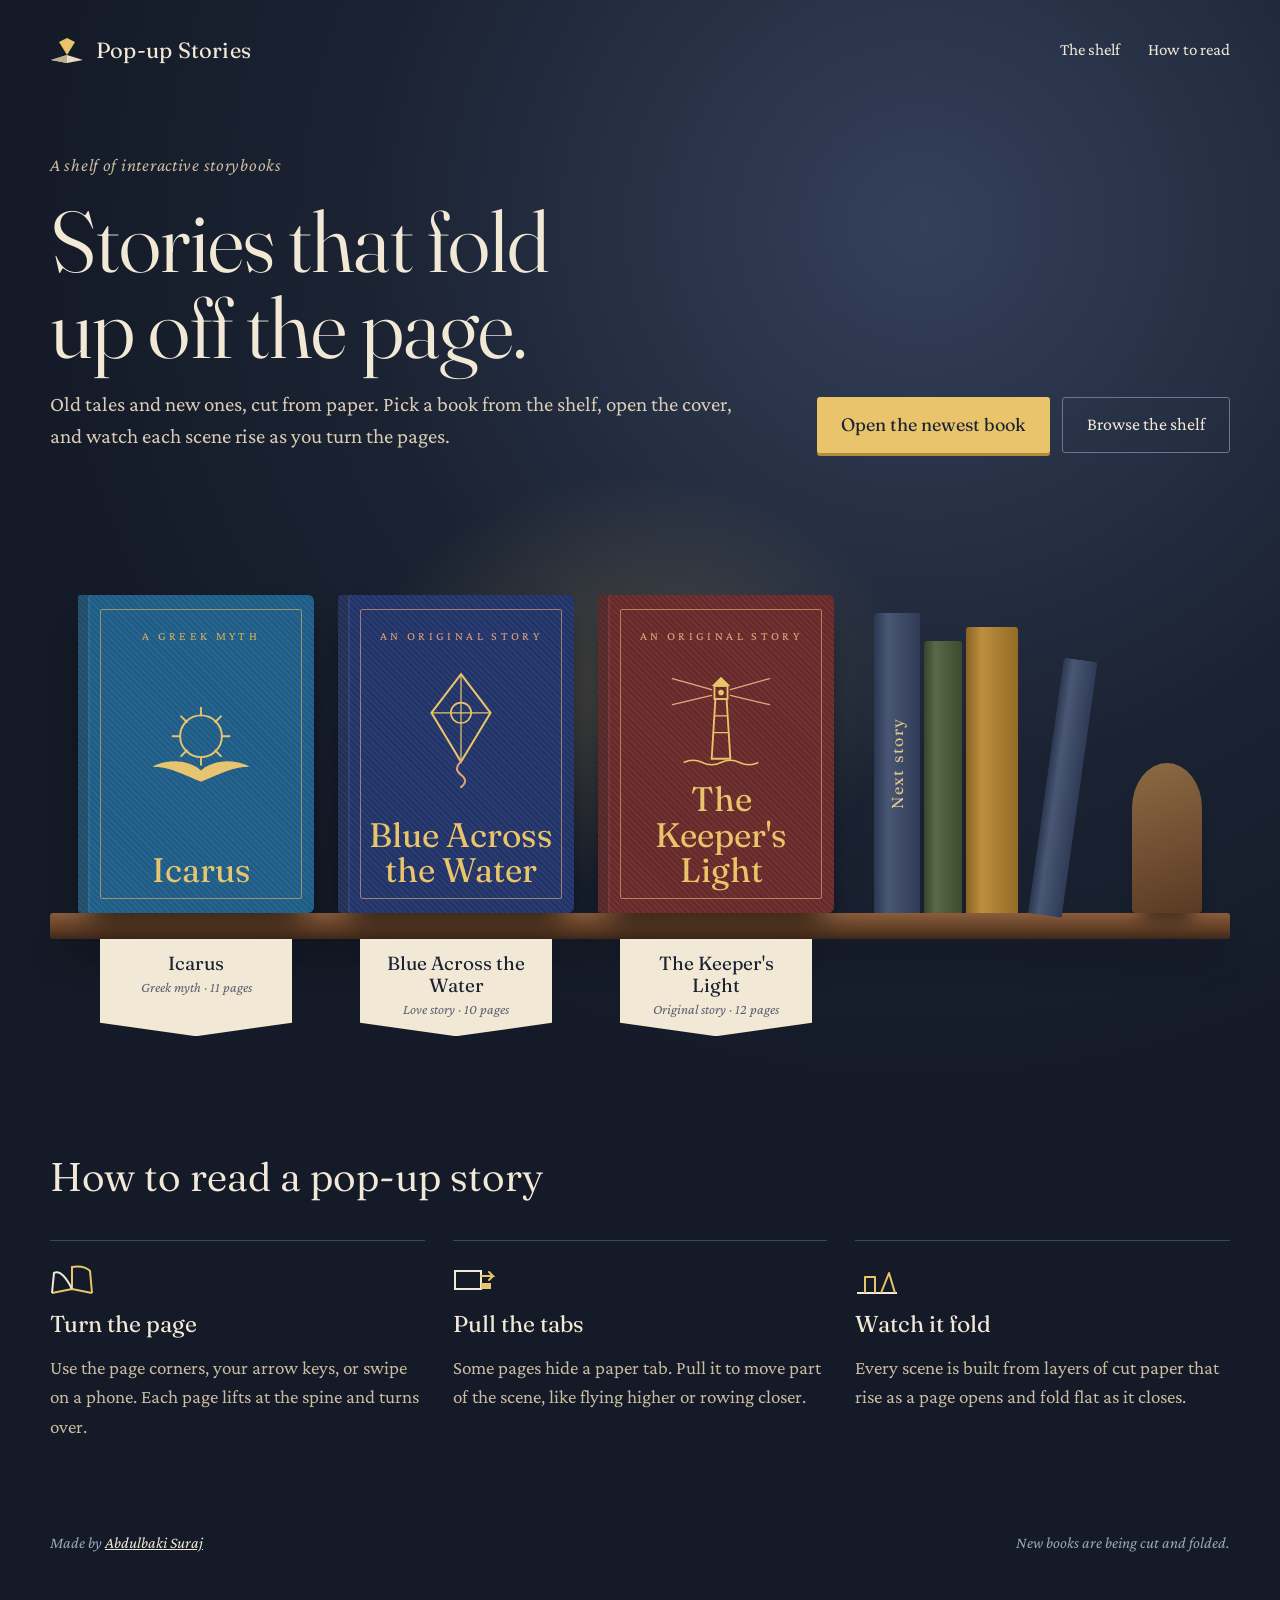
==== commit 10450ce7: "Take The Quiet Parlour off the homepage shelf The book's files stay in place, so it still opens at i" ====
--- a/index.html
+++ b/index.html
@@ -164,7 +164,7 @@
    <p class="lede">Old tales and new ones, cut from paper. Pick a book from the shelf, open the cover, and watch each scene rise as you turn the pages.</p>
   </div>
   <div class="ctas">
-   <a class="btn primary" href="the-quiet-parlour/">Open the newest book</a>
+   <a class="btn primary" href="the-keepers-light/">Open the newest book</a>
    <a class="btn ghost" href="#shelf">Browse the shelf</a>
   </div>
  </section>
@@ -197,14 +197,6 @@
      <span class="name">The Keeper's Light</span>
     </div>
    </a>
-   <a class="book" href="the-quiet-parlour/" aria-label="Open The Quiet Parlour, an original story, 32 pages" style="position:relative;--cloth:#3d4a3a;--foil:#e7c46f;--foil-2:#d9a86c">
-    <span class="peek">Open the book ›</span>
-    <div class="cover">
-     <span class="kind">An original story</span>
-     <svg viewBox="0 0 120 120" aria-hidden="true"><rect x="34" y="40" width="52" height="40" rx="10" fill="none" stroke="currentColor" stroke-width="2"/><rect x="30" y="72" width="60" height="16" rx="5" fill="none" stroke="currentColor" stroke-width="2"/><path d="M30 88v10M90 88v10" stroke="currentColor" stroke-width="2"/><rect x="92" y="78" width="20" height="12" rx="2" fill="currentColor"/><path d="M106 78 l6-12" stroke="currentColor" stroke-width="1.4"/><g fill="var(--foil-2)"><ellipse cx="98" cy="58" rx="3" ry="2.2"/><path d="M100.5 57 V46 q4 2 5 6" fill="none" stroke="var(--foil-2)" stroke-width="1.3"/><ellipse cx="108" cy="42" rx="2.6" ry="2"/><path d="M110.5 41 V32" fill="none" stroke="var(--foil-2)" stroke-width="1.2"/></g><path d="M14 104 H106" stroke="currentColor" stroke-width="1.4"/></svg>
-     <span class="name">The Quiet Parlour</span>
-    </div>
-   </a>
    <div class="spines" aria-hidden="true">
     <div class="spine next" style="background-color:#3b4a6b"><span>Next story</span></div>
     <div class="spine more" style="width:38px;height:272px;background-color:#4d5d3a"></div>
@@ -218,7 +210,6 @@
    <div class="tagwrap"><div class="tag"><b>Icarus</b><span>Greek myth · 11 pages</span></div></div>
    <div class="tagwrap"><div class="tag"><b>Blue Across the Water</b><span>Love story · 10 pages</span></div></div>
    <div class="tagwrap"><div class="tag"><b>The Keeper's Light</b><span>Original story · 12 pages</span></div></div>
-   <div class="tagwrap"><div class="tag"><b>The Quiet Parlour</b><span>Original story · 32 pages</span></div></div>
   </div>
  </section>
 
